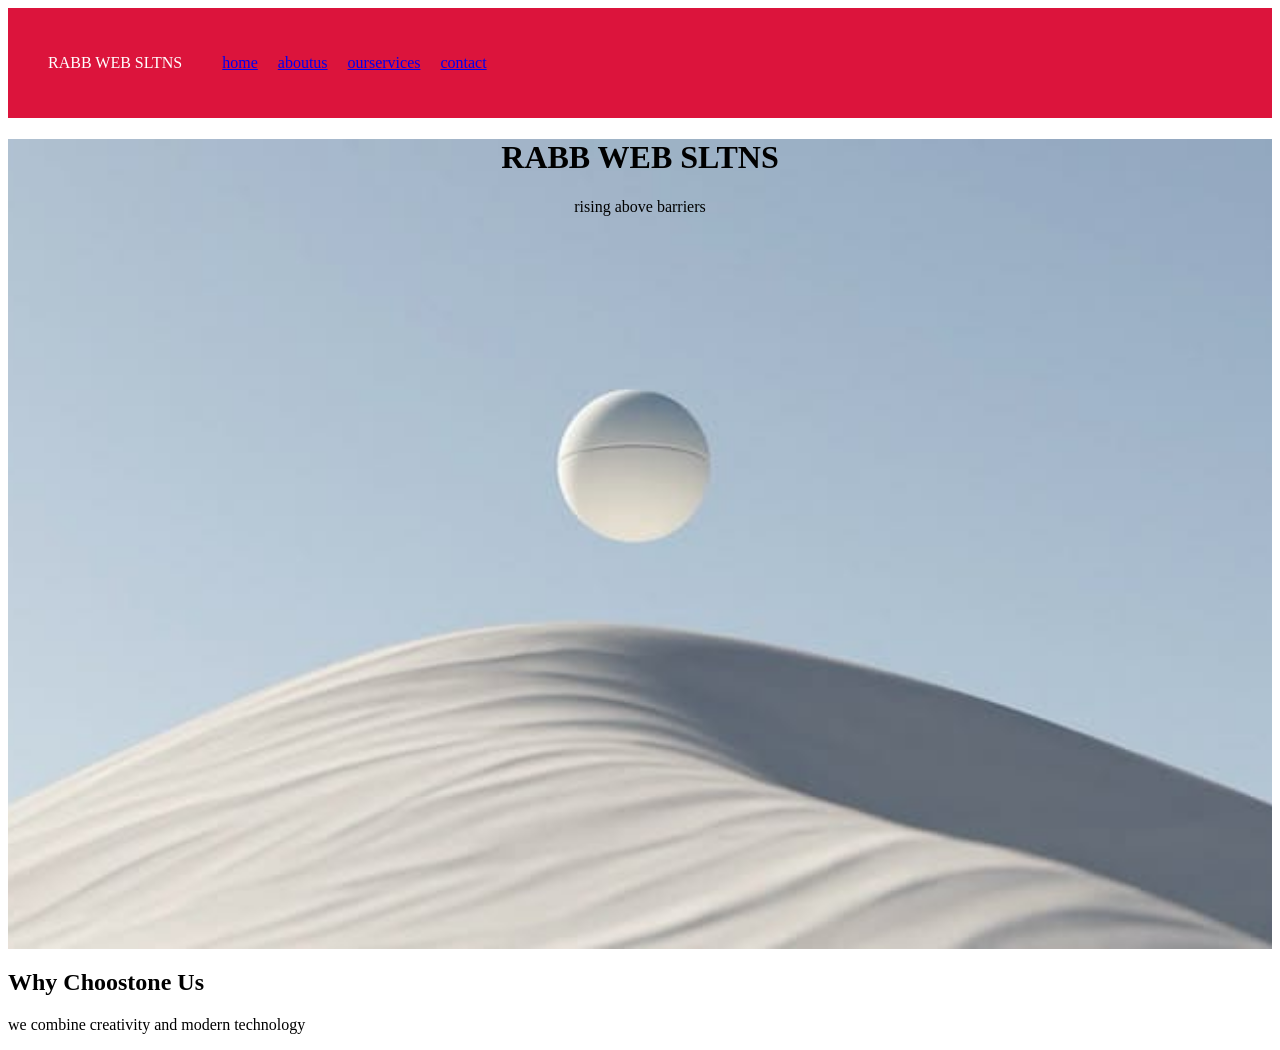
==== index.html @ 2206a38d "first commit" ====
<!DOCTYPE html>
<html lang="en">
<head>
    <meta charset="UTF-8">
    <meta name="viewport" content="width=device-width, initial-scale=1.0">
    <title>RABB WEB SLTNS</title>
    <link rel="stylesheet" href="style.css">
</head>
<body>
    <header>
        <nav class="navbar">
            <div class="logo">RABB WEB SLTNS</div>
            <ul class="nav-links">
                <li><a href="index.html" class="active">home</a></li>
                <li><a href="aboutus.html">aboutus</a></li>
                <li><a href="ourservices.html">ourservices</a></li>
                <li><a href="contact.html">contact</a></li>
            </ul>
        </nav>
    </header>
    <div class="hero">
        <h1>RABB WEB SLTNS</h1>
        <p>rising above barriers</p>
    </div>
    <section class="home-about">
        <h2>Why Choostone Us</h2>
        <p>we combine creativity and modern technology</p>
    </section>
</body>
</html>
---- style.css ----
.nav-links{
    display: flex; font-style: normal; list-style: none; gap: 20px; font-weight: 300;
}
header{
    display: flex;
    justify-content: space-between;
    align-items: center;
    padding: 15px 20px;
    background: crimson;
    color: white;
}
.hero{
   height: 90vh;
   background-image: url(image/image2.jpg);
   background-size: cover;
   background-position: center;
   align-items: center;
   text-align: center;
   color: black; 
}
.contact-section{
   height: 90vh;
   background-image: url(image/image2.jpg);
   background-size: cover;
   background-position: center;
   align-items: center;
   text-align: center;
   color: black; 
   font-size: xx-large;
}
.navbar{
    display: flex;
    justify-content: space-between;
    align-items: center;
    padding: 15px 20px;
    background: crimson;
    color: white;
}
.cards-container{
    background-color:whitesmoke ;
    font-size: x-large;
    display: flex;
    justify-content: center;
    gap: 25px;
    flex-wrap: wrap;
}
.card{
    width: 300px;
    background: white;
    padding-bottom: 20px;
    border-radius: 10px;
    box-shadow: 0 5px 15px rgba(0,0,0,2);
}
.card img{
    width: 100%;
    height: 180px;
    object-fit: cover;
}
.card:hover{
    transform: translateY(-5px);
    box-shadow: 0 5px 15px rgba(0,0,0,2);
}
.card h3{
    margin: 15px 0 5px;
}
.card p{
    padding: 0 15px;
    font-size: 15px;
    color: #555;
}
.aboutus-section{
     height: 90vh;
   background-image: url(image/image2.jpg);
   background-size: cover;
   background-position: center;
   align-items: center;
   text-align: center;
   color: black; 
   font-size: xx-large;
}
@media (max-width:768px) {
    .navbar{
        flex-direction: column;
        text-align: center;
    }
    .nav-links{
        flex-direction: column;
        gap: 10px;
    }
    .service-container{
        grid-template-columns: 1fr;
    }
    .hero h1{
        font-size: 24px;
    }
    .hero p{
        font-size: 16px;
    }
}
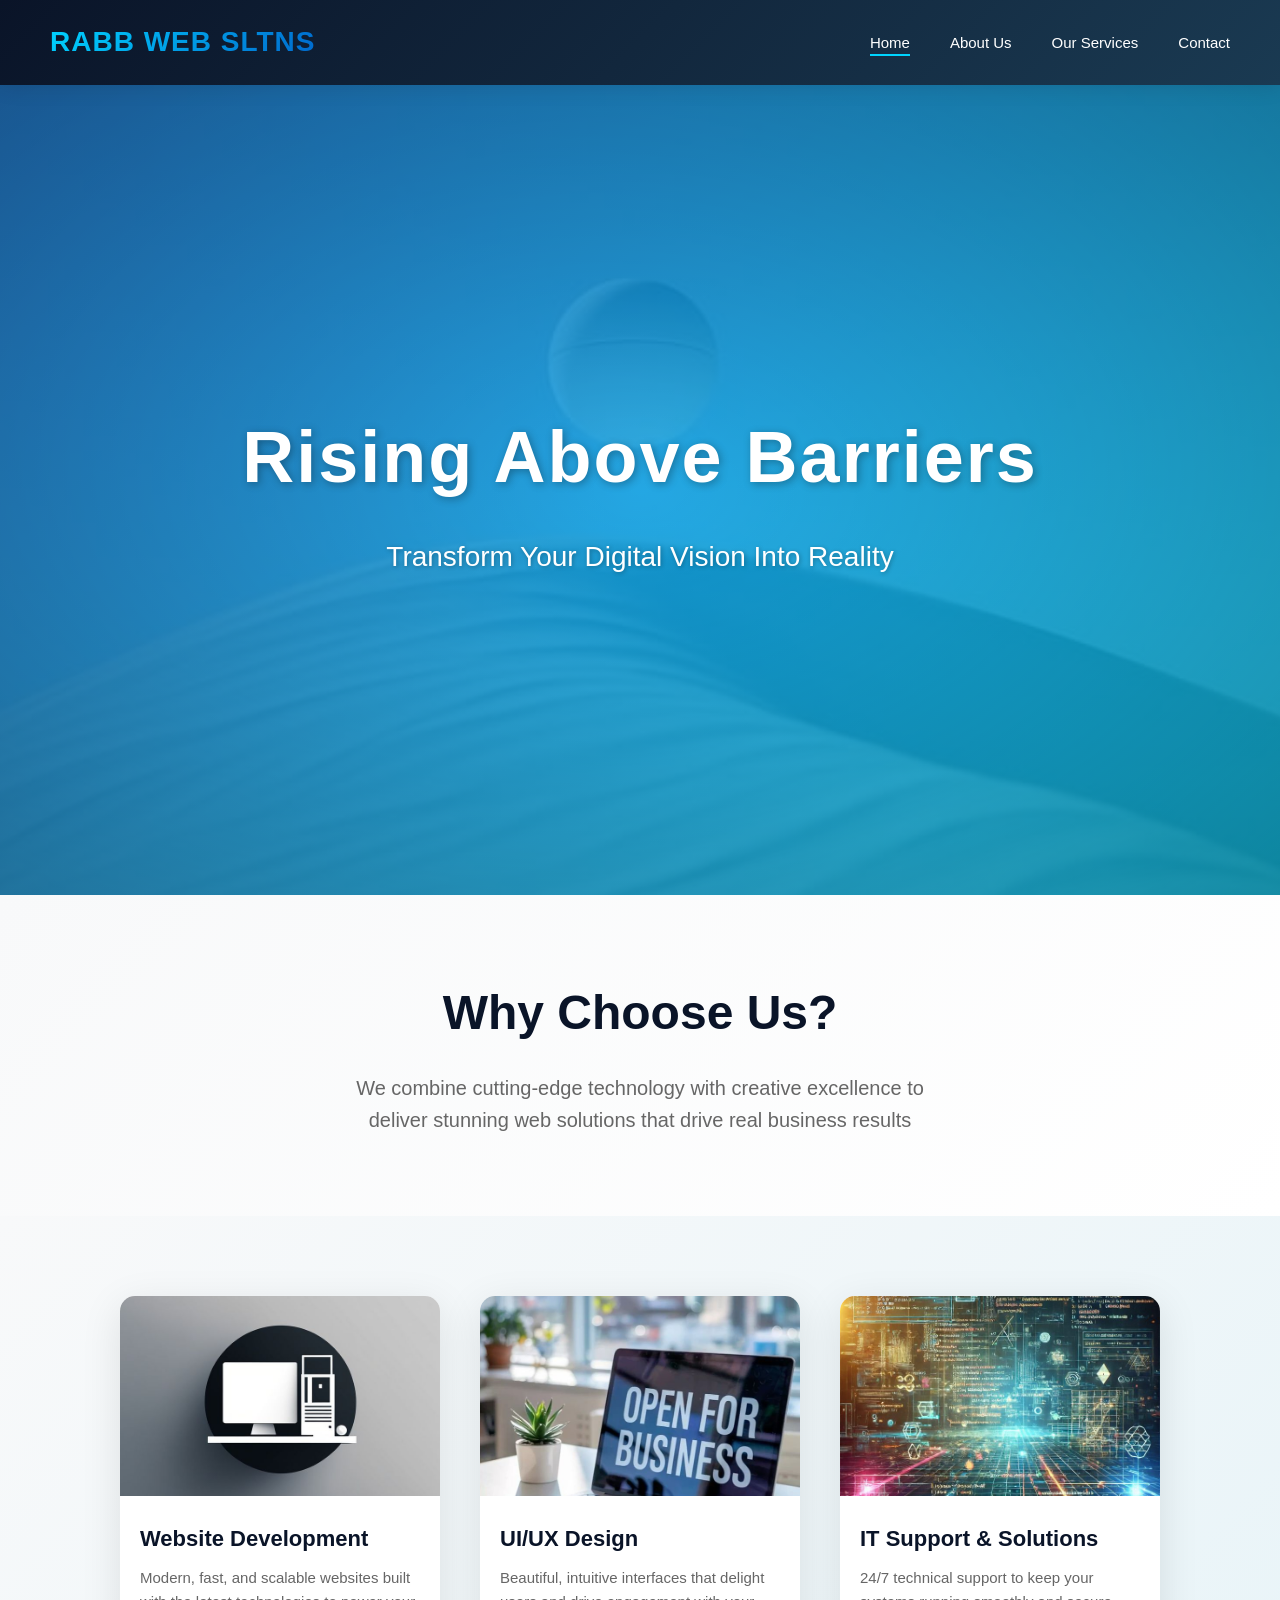
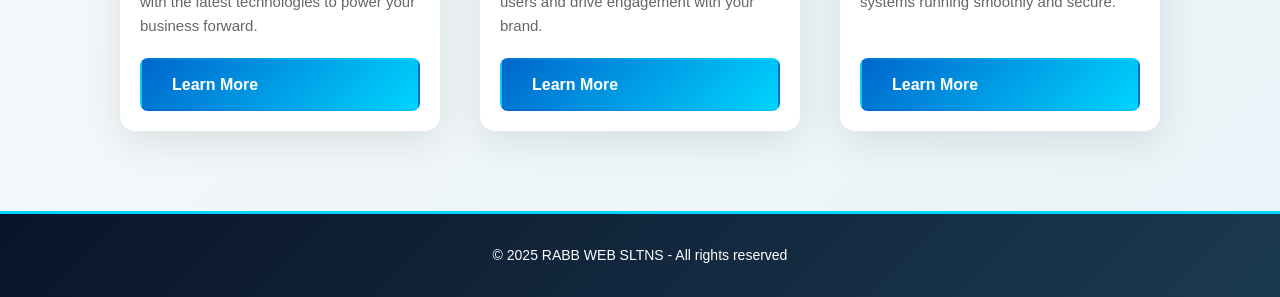
==== commit 48ee0d07: "🎨 Complete website redesign: Modern UI, professional styling, and enhanced content" ====
--- a/index.html
+++ b/index.html
@@ -3,28 +3,56 @@
 <head>
     <meta charset="UTF-8">
     <meta name="viewport" content="width=device-width, initial-scale=1.0">
-    <title>RABB WEB SLTNS</title>
+    <meta name="description" content="RABB WEB SLTNS - Professional web development, UI/UX design, and IT support solutions">
+    <title>RABB WEB SLTNS - Professional Web Solutions</title>
     <link rel="stylesheet" href="style.css">
 </head>
 <body>
-    <header>
-        <nav class="navbar">
-            <div class="logo">RABB WEB SLTNS</div>
-            <ul class="nav-links">
-                <li><a href="index.html" class="active">home</a></li>
-                <li><a href="aboutus.html">aboutus</a></li>
-                <li><a href="ourservices.html">ourservices</a></li>
-                <li><a href="contact.html">contact</a></li>
-            </ul>
-        </nav>
-    </header>
+    <nav class="navbar">
+        <div class="logo">RABB WEB SLTNS</div>
+        <ul class="nav-links">
+            <li><a href="index.html" class="active">home</a></li>
+            <li><a href="aboutus.html">about us</a></li>
+            <li><a href="ourservices.html">our services</a></li>
+            <li><a href="contact.html">contact</a></li>
+        </ul>
+    </nav>
+    
     <div class="hero">
-        <h1>RABB WEB SLTNS</h1>
-        <p>rising above barriers</p>
+        <h1>Rising Above Barriers</h1>
+        <p>Transform Your Digital Vision Into Reality</p>
     </div>
+    
     <section class="home-about">
-        <h2>Why Choostone Us</h2>
-        <p>we combine creativity and modern technology</p>
+        <h2>Why Choose Us?</h2>
+        <p>We combine cutting-edge technology with creative excellence to deliver stunning web solutions that drive real business results</p>
     </section>
+    
+    <section class="cards-container">
+        <div class="card">
+            <img src="image/websitedvmnt.jpg" alt="website Development">
+            <h3>Website Development</h3>
+            <p>Modern, fast, and scalable websites built with the latest technologies to power your business forward.</p>
+            <a href="ourservices.html" class="btn">Learn More</a>
+        </div>
+
+        <div class="card">
+            <img src="image/uiux.jpg" alt="UI/UX Design">
+            <h3>UI/UX Design</h3>
+            <p>Beautiful, intuitive interfaces that delight users and drive engagement with your brand.</p>
+            <a href="ourservices.html" class="btn">Learn More</a>
+        </div>
+
+        <div class="card">
+            <img src="image/ITsupport.jpg" alt="IT Support">
+            <h3>IT Support & Solutions</h3>
+            <p>24/7 technical support to keep your systems running smoothly and secure.</p>
+            <a href="ourservices.html" class="btn">Learn More</a>
+        </div>
+    </section>
+    
+    <footer>
+        <p>&copy; 2025 RABB WEB SLTNS - All rights reserved</p>
+    </footer>
 </body>
 </html>
--- a/style.css
+++ b/style.css
@@ -1,99 +1,567 @@
-.nav-links{
-    display: flex; font-style: normal; list-style: none; gap: 20px; font-weight: 300;
-}
-header{
+/* ========== GLOBAL STYLES ========== */
+* {
+    margin: 0;
+    padding: 0;
+    box-sizing: border-box;
+}
+
+:root {
+    --primary-color: #0066cc;
+    --secondary-color: #00d4ff;
+    --dark-color: #0a1428;
+    --light-color: #f8f9fa;
+    --text-dark: #1a1a1a;
+    --text-light: #666666;
+    --success-color: #00c896;
+    --accent-color: #ff6b35;
+    --transition: all 0.3s ease;
+}
+
+body {
+    font-family: 'Segoe UI', Tahoma, Geneva, Verdana, sans-serif;
+    line-height: 1.6;
+    color: var(--text-dark);
+    background-color: #ffffff;
+}
+
+/* ========== NAVIGATION & HEADER ========== */
+.navbar {
     display: flex;
     justify-content: space-between;
     align-items: center;
-    padding: 15px 20px;
-    background: crimson;
-    color: white;
-}
-.hero{
-   height: 90vh;
-   background-image: url(image/image2.jpg);
-   background-size: cover;
-   background-position: center;
-   align-items: center;
-   text-align: center;
-   color: black; 
-}
-.contact-section{
-   height: 90vh;
-   background-image: url(image/image2.jpg);
-   background-size: cover;
-   background-position: center;
-   align-items: center;
-   text-align: center;
-   color: black; 
-   font-size: xx-large;
-}
-.navbar{
+    padding: 20px 50px;
+    background: linear-gradient(135deg, var(--dark-color) 0%, #1a3a52 100%);
+    color: white;
+    position: sticky;
+    top: 0;
+    z-index: 1000;
+    box-shadow: 0 2px 20px rgba(0, 0, 0, 0.1);
+}
+
+.logo {
+    font-size: 28px;
+    font-weight: 700;
+    background: linear-gradient(135deg, var(--secondary-color), var(--primary-color));
+    -webkit-background-clip: text;
+    -webkit-text-fill-color: transparent;
+    background-clip: text;
+    letter-spacing: 1px;
+    transition: var(--transition);
+}
+
+.logo:hover {
+    transform: scale(1.05);
+}
+
+.nav-links {
+    display: flex;
+    list-style: none;
+    gap: 40px;
+    font-weight: 500;
+}
+
+.nav-links a {
+    color: white;
+    text-decoration: none;
+    position: relative;
+    transition: var(--transition);
+    font-size: 15px;
+    text-transform: capitalize;
+}
+
+.nav-links a::after {
+    content: '';
+    position: absolute;
+    bottom: -5px;
+    left: 0;
+    width: 0;
+    height: 2px;
+    background: var(--secondary-color);
+    transition: var(--transition);
+}
+
+.nav-links a:hover::after,
+.nav-links a.active::after {
+    width: 100%;
+}
+
+header {
     display: flex;
     justify-content: space-between;
     align-items: center;
-    padding: 15px 20px;
-    background: crimson;
-    color: white;
-}
-.cards-container{
-    background-color:whitesmoke ;
-    font-size: x-large;
-    display: flex;
+    padding: 20px 50px;
+    background: linear-gradient(135deg, var(--dark-color) 0%, #1a3a52 100%);
+    color: white;
+    position: sticky;
+    top: 0;
+    z-index: 1000;
+    box-shadow: 0 2px 20px rgba(0, 0, 0, 0.1);
+}
+
+/* ========== HERO SECTION ========== */
+.hero {
+    height: 90vh;
+    background: linear-gradient(135deg, rgba(0, 102, 204, 0.8), rgba(0, 212, 255, 0.8)), url(image/image2.jpg);
+    background-size: cover;
+    background-position: center;
+    background-attachment: fixed;
+    display: flex;
+    flex-direction: column;
+    align-items: center;
     justify-content: center;
-    gap: 25px;
+    text-align: center;
+    color: white;
+    position: relative;
+    overflow: hidden;
+}
+
+.hero::before {
+    content: '';
+    position: absolute;
+    top: 0;
+    left: 0;
+    right: 0;
+    bottom: 0;
+    background: radial-gradient(ellipse at center, transparent 0%, rgba(0, 0, 0, 0.3) 100%);
+    z-index: 1;
+}
+
+.hero h1 {
+    font-size: 72px;
+    font-weight: 800;
+    margin-bottom: 20px;
+    z-index: 2;
+    animation: slideInDown 0.8s ease;
+    text-shadow: 2px 2px 8px rgba(0, 0, 0, 0.3);
+    letter-spacing: 2px;
+}
+
+.hero p {
+    font-size: 28px;
+    font-weight: 300;
+    z-index: 2;
+    animation: slideInUp 0.8s ease 0.2s both;
+    text-shadow: 1px 1px 4px rgba(0, 0, 0, 0.3);
+}
+
+/* ========== HOME ABOUT SECTION ========== */
+.home-about {
+    padding: 80px 50px;
+    text-align: center;
+    background: linear-gradient(135deg, var(--light-color), #ffffff);
+}
+
+.home-about h2 {
+    font-size: 48px;
+    margin-bottom: 20px;
+    color: var(--dark-color);
+}
+
+.home-about p {
+    font-size: 20px;
+    color: var(--text-light);
+    max-width: 600px;
+    margin: 0 auto;
+}
+
+/* ========== CARDS CONTAINER ========== */
+.cards-container {
+    background: linear-gradient(135deg, var(--light-color) 0%, #e8f4f8 100%);
+    padding: 80px 50px;
+    display: flex;
+    justify-content: center;
+    gap: 40px;
     flex-wrap: wrap;
-}
-.card{
-    width: 300px;
+    align-items: stretch;
+}
+
+.card {
+    width: 320px;
     background: white;
-    padding-bottom: 20px;
-    border-radius: 10px;
-    box-shadow: 0 5px 15px rgba(0,0,0,2);
-}
-.card img{
+    border-radius: 15px;
+    overflow: hidden;
+    box-shadow: 0 10px 40px rgba(0, 0, 0, 0.1);
+    transition: var(--transition);
+    display: flex;
+    flex-direction: column;
+}
+
+.card img {
     width: 100%;
-    height: 180px;
+    height: 200px;
     object-fit: cover;
-}
-.card:hover{
-    transform: translateY(-5px);
-    box-shadow: 0 5px 15px rgba(0,0,0,2);
-}
-.card h3{
-    margin: 15px 0 5px;
-}
-.card p{
-    padding: 0 15px;
+    transition: var(--transition);
+}
+
+.card:hover {
+    transform: translateY(-15px);
+    box-shadow: 0 20px 50px rgba(0, 102, 204, 0.2);
+}
+
+.card:hover img {
+    transform: scale(1.1);
+}
+
+.card h3 {
+    margin: 25px 20px 10px;
+    font-size: 22px;
+    color: var(--dark-color);
+}
+
+.card p {
+    padding: 0 20px;
     font-size: 15px;
-    color: #555;
-}
-.aboutus-section{
-     height: 90vh;
-   background-image: url(image/image2.jpg);
-   background-size: cover;
-   background-position: center;
-   align-items: center;
-   text-align: center;
-   color: black; 
-   font-size: xx-large;
-}
-@media (max-width:768px) {
-    .navbar{
+    color: var(--text-light);
+    flex-grow: 1;
+}
+
+.card .btn {
+    margin: 20px;
+    padding: 12px 30px;
+    background: linear-gradient(135deg, var(--primary-color), var(--secondary-color));
+    color: white;
+    text-decoration: none;
+    border-radius: 8px;
+    display: inline-block;
+    transition: var(--transition);
+    font-weight: 600;
+    border: 2px solid transparent;
+}
+
+.card .btn:hover {
+    transform: scale(1.05);
+    box-shadow: 0 5px 20px rgba(0, 102, 204, 0.4);
+}
+
+/* ========== SERVICES SECTION ========== */
+.Services {
+    padding: 60px 50px 0;
+    background: var(--light-color);
+}
+
+.Services h1 {
+    text-align: center;
+    font-size: 52px;
+    margin-bottom: 60px;
+    color: var(--dark-color);
+}
+
+/* ========== ABOUT US SECTION ========== */
+.aboutus-section {
+    height: 90vh;
+    background: linear-gradient(135deg, rgba(0, 102, 204, 0.85), rgba(0, 212, 255, 0.85)), url(image/image2.jpg);
+    background-size: cover;
+    background-position: center;
+    background-attachment: fixed;
+    display: flex;
+    flex-direction: column;
+    align-items: center;
+    justify-content: center;
+    text-align: center;
+    color: white;
+    position: relative;
+    padding: 50px;
+}
+
+.aboutus-section h2 {
+    font-size: 56px;
+    margin-bottom: 20px;
+    z-index: 2;
+}
+
+.aboutus-section p {
+    font-size: 18px;
+    max-width: 800px;
+    margin: 15px auto;
+    z-index: 2;
+}
+
+.aboutus-section h3 {
+    font-size: 28px;
+    margin-top: 40px;
+    z-index: 2;
+}
+
+.aboutus-section ul {
+    list-style: none;
+    font-size: 18px;
+    margin: 20px auto;
+    z-index: 2;
+    max-width: 600px;
+}
+
+.aboutus-section ul li {
+    padding: 12px 0;
+    border-bottom: 1px solid rgba(255, 255, 255, 0.2);
+}
+
+.aboutus-section ul li:before {
+    content: "✓ ";
+    margin-right: 10px;
+    color: var(--success-color);
+    font-weight: bold;
+}
+
+/* ========== CONTACT SECTION ========== */
+.contact-section {
+    height: auto;
+    min-height: 70vh;
+    background: linear-gradient(135deg, rgba(0, 102, 204, 0.85), rgba(0, 212, 255, 0.85)), url(image/image2.jpg);
+    background-size: cover;
+    background-position: center;
+    background-attachment: fixed;
+    display: flex;
+    flex-direction: column;
+    align-items: center;
+    justify-content: center;
+    text-align: center;
+    color: white;
+    padding: 80px 50px;
+    position: relative;
+}
+
+.contact-section h2 {
+    font-size: 56px;
+    margin-bottom: 20px;
+}
+
+.contact-section > p {
+    font-size: 24px;
+    margin-bottom: 60px;
+}
+
+.contact-info {
+    background: rgba(255, 255, 255, 0.1);
+    backdrop-filter: blur(10px);
+    padding: 50px;
+    border-radius: 15px;
+    max-width: 600px;
+    border: 1px solid rgba(255, 255, 255, 0.2);
+}
+
+.contact-info h3 {
+    font-size: 28px;
+    margin-bottom: 30px;
+}
+
+.contact-info p {
+    font-size: 16px;
+    margin: 15px 0;
+    transition: var(--transition);
+}
+
+.contact-info p:hover {
+    transform: translateX(10px);
+}
+
+/* ========== SERVICE DETAILS SECTION ========== */
+.service-details {
+    padding: 80px 50px;
+    background: linear-gradient(135deg, var(--light-color) 0%, #e8f4f8 100%);
+    min-height: 100vh;
+}
+
+.service-content {
+    max-width: 900px;
+    margin: 0 auto;
+}
+
+.service-details h1 {
+    font-size: 48px;
+    color: var(--dark-color);
+    margin-bottom: 15px;
+    text-align: center;
+}
+
+.service-subtitle {
+    font-size: 20px;
+    color: var(--text-light);
+    text-align: center;
+    margin-bottom: 40px;
+}
+
+.service-img {
+    width: 100%;
+    max-width: 600px;
+    height: auto;
+    border-radius: 15px;
+    margin: 30px auto;
+    display: block;
+    box-shadow: 0 10px 40px rgba(0, 0, 0, 0.1);
+    transition: var(--transition);
+}
+
+.service-img:hover {
+    transform: scale(1.02);
+    box-shadow: 0 15px 50px rgba(0, 102, 204, 0.2);
+}
+
+.service-details h2 {
+    font-size: 32px;
+    color: var(--dark-color);
+    margin: 50px 0 30px;
+    text-align: center;
+}
+
+.service-list {
+    list-style: none;
+    background: white;
+    padding: 40px;
+    border-radius: 15px;
+    box-shadow: 0 5px 20px rgba(0, 0, 0, 0.05);
+}
+
+.service-list li {
+    font-size: 18px;
+    color: var(--text-dark);
+    padding: 15px 0;
+    border-bottom: 1px solid #e8e8e8;
+    transition: var(--transition);
+}
+
+.service-list li:last-child {
+    border-bottom: none;
+}
+
+.service-list li:hover {
+    padding-left: 10px;
+    color: var(--primary-color);
+}
+
+.cta-text {
+    text-align: center;
+    font-size: 18px;
+    margin-top: 50px;
+    color: var(--text-light);
+}
+
+.cta-text .btn {
+    margin-left: 10px;
+    padding: 12px 30px;
+    background: linear-gradient(135deg, var(--primary-color), var(--secondary-color));
+    color: white;
+    text-decoration: none;
+    border-radius: 8px;
+    display: inline-block;
+    transition: var(--transition);
+    font-weight: 600;
+}
+
+.cta-text .btn:hover {
+    transform: scale(1.05);
+    box-shadow: 0 5px 20px rgba(0, 102, 204, 0.4);
+}
+
+/* ========== FOOTER ========== */
+footer {
+    background: linear-gradient(135deg, var(--dark-color) 0%, #1a3a52 100%);
+    color: white;
+    text-align: center;
+    padding: 30px 50px;
+    font-size: 14px;
+    border-top: 3px solid var(--secondary-color);
+}
+
+/* ========== ANIMATIONS ========== */
+@keyframes slideInDown {
+    from {
+        opacity: 0;
+        transform: translateY(-50px);
+    }
+    to {
+        opacity: 1;
+        transform: translateY(0);
+    }
+}
+
+@keyframes slideInUp {
+    from {
+        opacity: 0;
+        transform: translateY(50px);
+    }
+    to {
+        opacity: 1;
+        transform: translateY(0);
+    }
+}
+
+/* ========== RESPONSIVE DESIGN ========== */
+@media (max-width: 768px) {
+    .navbar {
         flex-direction: column;
-        text-align: center;
-    }
-    .nav-links{
+        padding: 15px 20px;
+        gap: 15px;
+    }
+
+    .nav-links {
         flex-direction: column;
         gap: 10px;
-    }
-    .service-container{
-        grid-template-columns: 1fr;
-    }
-    .hero h1{
+        text-align: center;
+    }
+
+    .hero h1 {
+        font-size: 36px;
+    }
+
+    .hero p {
+        font-size: 18px;
+    }
+
+    .home-about h2 {
+        font-size: 32px;
+    }
+
+    .cards-container {
+        padding: 40px 20px;
+        gap: 20px;
+    }
+
+    .card {
+        width: 100%;
+        max-width: 300px;
+    }
+
+    .Services h1 {
+        font-size: 32px;
+    }
+
+    .aboutus-section h2 {
+        font-size: 32px;
+    }
+
+    .contact-section {
+        padding: 40px 20px;
+    }
+
+    .contact-info {
+        padding: 30px 20px;
+    }
+
+    .service-details {
+        padding: 40px 20px;
+    }
+
+    .service-details h1 {
+        font-size: 32px;
+    }
+
+    .service-subtitle {
+        font-size: 16px;
+    }
+
+    .service-details h2 {
         font-size: 24px;
     }
-    .hero p{
+
+    .service-list {
+        padding: 25px;
+    }
+
+    .service-list li {
         font-size: 16px;
     }
+
+    .cta-text {
+        font-size: 16px;
+    }
 }
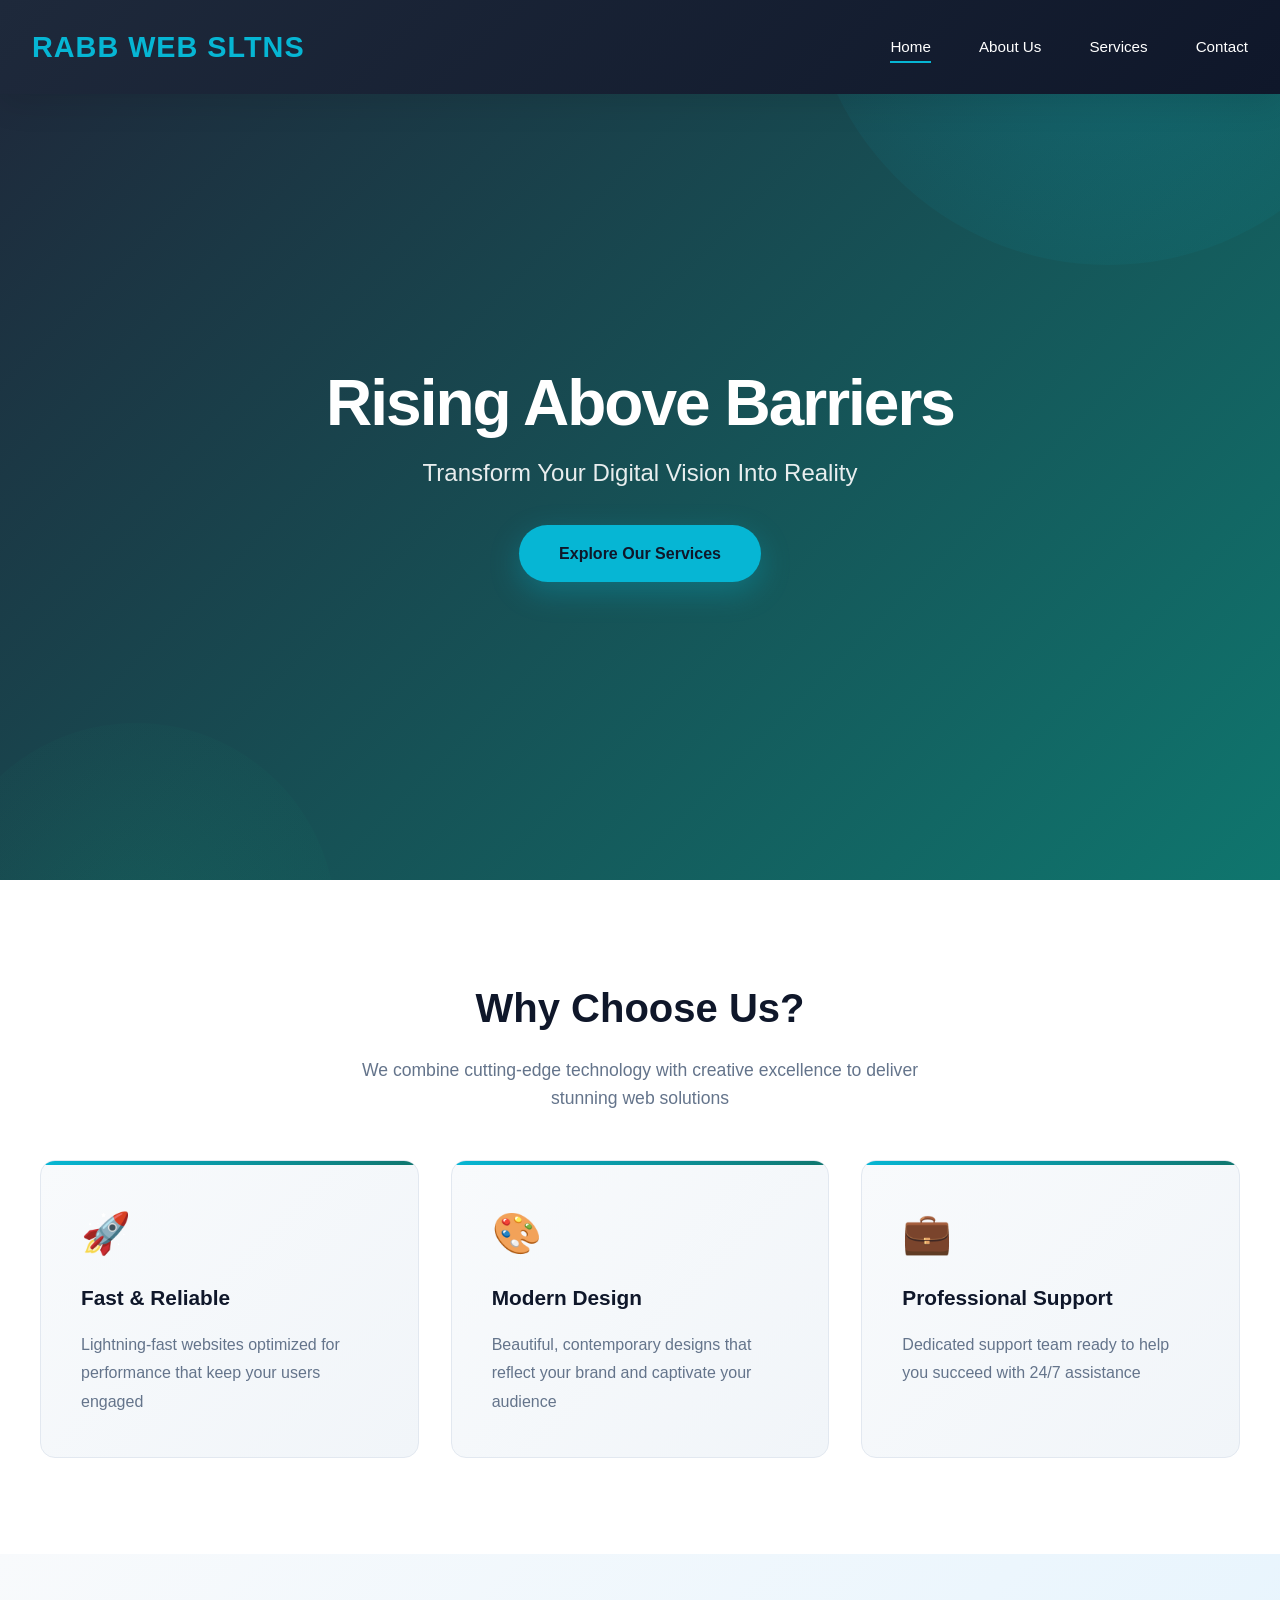
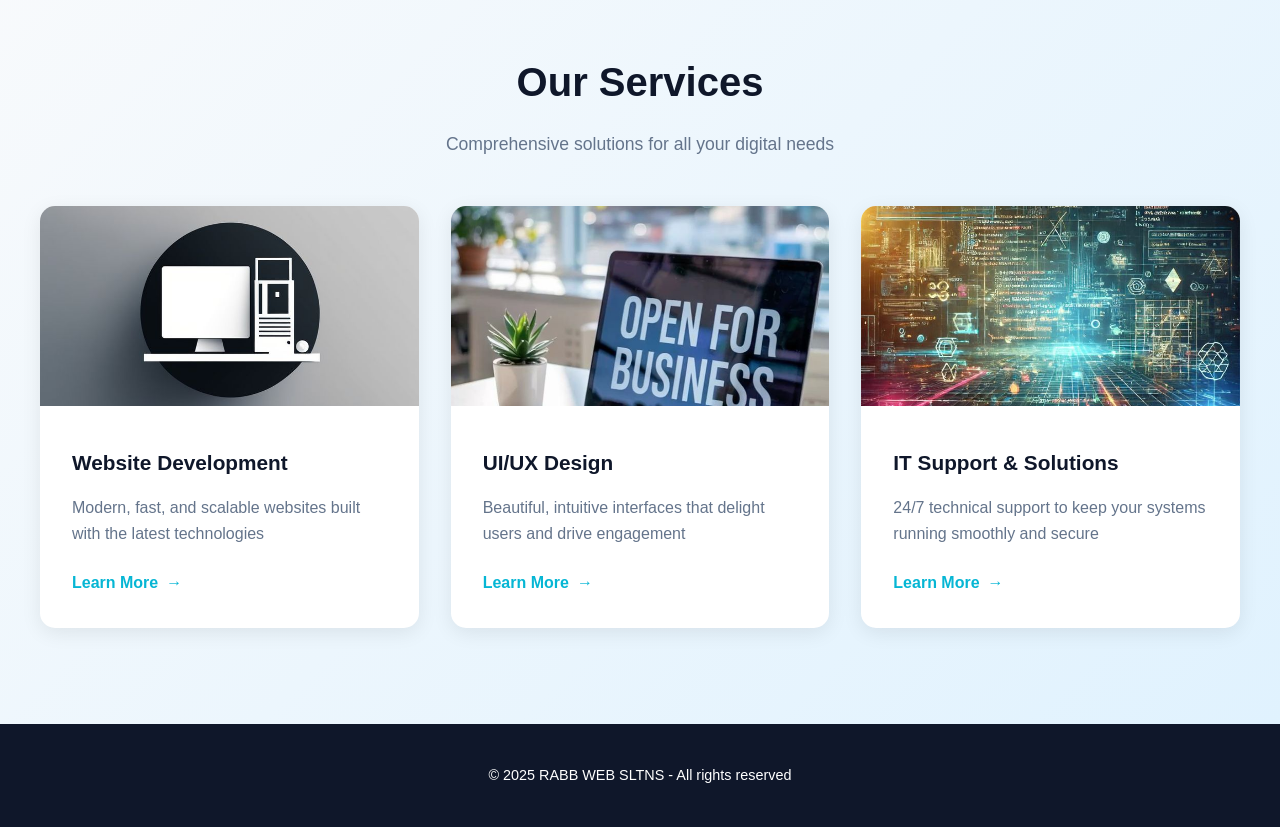
==== commit 6c8895bf: "✨ Complete modern redesign with hamburger menu - contemporary UI/UX from scratch" ====
--- a/index.html
+++ b/index.html
@@ -11,48 +11,109 @@
     <nav class="navbar">
         <div class="logo">RABB WEB SLTNS</div>
         <ul class="nav-links">
-            <li><a href="index.html" class="active">home</a></li>
-            <li><a href="aboutus.html">about us</a></li>
-            <li><a href="ourservices.html">our services</a></li>
-            <li><a href="contact.html">contact</a></li>
+            <li><a href="index.html" class="active">Home</a></li>
+            <li><a href="aboutus.html">About Us</a></li>
+            <li><a href="ourservices.html">Services</a></li>
+            <li><a href="contact.html">Contact</a></li>
         </ul>
+        <div class="hamburger" id="hamburger">
+            <span></span>
+            <span></span>
+            <span></span>
+        </div>
     </nav>
+
+    <ul class="mobile-menu" id="mobileMenu">
+        <li><a href="index.html">Home</a></li>
+        <li><a href="aboutus.html">About Us</a></li>
+        <li><a href="ourservices.html">Services</a></li>
+        <li><a href="contact.html">Contact</a></li>
+    </ul>
     
     <div class="hero">
-        <h1>Rising Above Barriers</h1>
-        <p>Transform Your Digital Vision Into Reality</p>
+        <div class="hero-content">
+            <h1>Rising Above Barriers</h1>
+            <p>Transform Your Digital Vision Into Reality</p>
+            <a href="ourservices.html" class="cta-button">Explore Our Services</a>
+        </div>
     </div>
     
-    <section class="home-about">
-        <h2>Why Choose Us?</h2>
-        <p>We combine cutting-edge technology with creative excellence to deliver stunning web solutions that drive real business results</p>
+    <section class="features">
+        <h2 class="section-title">Why Choose Us?</h2>
+        <p class="section-subtitle">We combine cutting-edge technology with creative excellence to deliver stunning web solutions</p>
+        <div class="features-grid">
+            <div class="feature-card">
+                <div class="feature-icon">🚀</div>
+                <h3>Fast & Reliable</h3>
+                <p>Lightning-fast websites optimized for performance that keep your users engaged</p>
+            </div>
+            <div class="feature-card">
+                <div class="feature-icon">🎨</div>
+                <h3>Modern Design</h3>
+                <p>Beautiful, contemporary designs that reflect your brand and captivate your audience</p>
+            </div>
+            <div class="feature-card">
+                <div class="feature-icon">💼</div>
+                <h3>Professional Support</h3>
+                <p>Dedicated support team ready to help you succeed with 24/7 assistance</p>
+            </div>
+        </div>
     </section>
     
-    <section class="cards-container">
-        <div class="card">
-            <img src="image/websitedvmnt.jpg" alt="website Development">
-            <h3>Website Development</h3>
-            <p>Modern, fast, and scalable websites built with the latest technologies to power your business forward.</p>
-            <a href="ourservices.html" class="btn">Learn More</a>
-        </div>
+    <section class="services">
+        <h2 class="section-title">Our Services</h2>
+        <p class="section-subtitle">Comprehensive solutions for all your digital needs</p>
+        <div class="services-grid">
+            <div class="service-item">
+                <img src="image/websitedvmnt.jpg" alt="Website Development">
+                <div class="service-content">
+                    <h3>Website Development</h3>
+                    <p>Modern, fast, and scalable websites built with the latest technologies</p>
+                    <a href="ourservices.html" class="service-link">Learn More</a>
+                </div>
+            </div>
 
-        <div class="card">
-            <img src="image/uiux.jpg" alt="UI/UX Design">
-            <h3>UI/UX Design</h3>
-            <p>Beautiful, intuitive interfaces that delight users and drive engagement with your brand.</p>
-            <a href="ourservices.html" class="btn">Learn More</a>
-        </div>
+            <div class="service-item">
+                <img src="image/uiux.jpg" alt="UI/UX Design">
+                <div class="service-content">
+                    <h3>UI/UX Design</h3>
+                    <p>Beautiful, intuitive interfaces that delight users and drive engagement</p>
+                    <a href="ourservices.html" class="service-link">Learn More</a>
+                </div>
+            </div>
 
-        <div class="card">
-            <img src="image/ITsupport.jpg" alt="IT Support">
-            <h3>IT Support & Solutions</h3>
-            <p>24/7 technical support to keep your systems running smoothly and secure.</p>
-            <a href="ourservices.html" class="btn">Learn More</a>
+            <div class="service-item">
+                <img src="image/ITsupport.jpg" alt="IT Support">
+                <div class="service-content">
+                    <h3>IT Support & Solutions</h3>
+                    <p>24/7 technical support to keep your systems running smoothly and secure</p>
+                    <a href="ourservices.html" class="service-link">Learn More</a>
+                </div>
+            </div>
         </div>
     </section>
     
     <footer>
         <p>&copy; 2025 RABB WEB SLTNS - All rights reserved</p>
     </footer>
+
+    <script>
+        const hamburger = document.getElementById('hamburger');
+        const mobileMenu = document.getElementById('mobileMenu');
+
+        hamburger.addEventListener('click', () => {
+            hamburger.classList.toggle('active');
+            mobileMenu.classList.toggle('active');
+        });
+
+        // Close menu when link is clicked
+        const menuLinks = mobileMenu.querySelectorAll('a');
+        menuLinks.forEach(link => {
+            link.addEventListener('click', () => {
+                hamburger.classList.remove('active');
+                mobileMenu.classList.remove('active');
+            });
+        });
+    </script>
 </body>
 </html>
--- a/style.css
+++ b/style.css
@@ -1,4 +1,4 @@
-/* ========== GLOBAL STYLES ========== */
+/* ========== MODERN REDESIGN FROM SQUARE 1 ========== */
 * {
     margin: 0;
     padding: 0;
@@ -6,47 +6,56 @@
 }
 
 :root {
-    --primary-color: #0066cc;
-    --secondary-color: #00d4ff;
-    --dark-color: #0a1428;
-    --light-color: #f8f9fa;
-    --text-dark: #1a1a1a;
-    --text-light: #666666;
-    --success-color: #00c896;
-    --accent-color: #ff6b35;
-    --transition: all 0.3s ease;
+    --primary: #1e293b;
+    --secondary: #0f766e;
+    --accent: #06b6d4;
+    --light: #f8fafc;
+    --text-dark: #0f172a;
+    --text-light: #64748b;
+    --white: #ffffff;
+    --success: #10b981;
+    --danger: #ef4444;
+}
+
+html {
+    scroll-behavior: smooth;
 }
 
 body {
-    font-family: 'Segoe UI', Tahoma, Geneva, Verdana, sans-serif;
+    font-family: 'Inter', -apple-system, BlinkMacSystemFont, 'Segoe UI', sans-serif;
     line-height: 1.6;
     color: var(--text-dark);
-    background-color: #ffffff;
-}
-
-/* ========== NAVIGATION & HEADER ========== */
+    background: var(--light);
+    overflow-x: hidden;
+}
+
+/* ========== NAVIGATION ========== */
 .navbar {
+    position: fixed;
+    top: 0;
+    left: 0;
+    right: 0;
+    background: linear-gradient(135deg, var(--primary) 0%, #0f172a 100%);
+    color: var(--white);
+    padding: 1.5rem 2rem;
     display: flex;
     justify-content: space-between;
     align-items: center;
-    padding: 20px 50px;
-    background: linear-gradient(135deg, var(--dark-color) 0%, #1a3a52 100%);
-    color: white;
-    position: sticky;
-    top: 0;
     z-index: 1000;
-    box-shadow: 0 2px 20px rgba(0, 0, 0, 0.1);
+    box-shadow: 0 10px 30px rgba(0, 0, 0, 0.1);
 }
 
 .logo {
-    font-size: 28px;
-    font-weight: 700;
-    background: linear-gradient(135deg, var(--secondary-color), var(--primary-color));
+    font-size: 1.8rem;
+    font-weight: 800;
+    background: linear-gradient(135deg, var(--accent), #06b6d4);
     -webkit-background-clip: text;
     -webkit-text-fill-color: transparent;
     background-clip: text;
     letter-spacing: 1px;
-    transition: var(--transition);
+    text-transform: uppercase;
+    cursor: pointer;
+    transition: transform 0.3s ease;
 }
 
 .logo:hover {
@@ -56,28 +65,27 @@
 .nav-links {
     display: flex;
     list-style: none;
-    gap: 40px;
+    gap: 3rem;
+}
+
+.nav-links a {
+    color: var(--white);
+    text-decoration: none;
     font-weight: 500;
-}
-
-.nav-links a {
-    color: white;
-    text-decoration: none;
+    font-size: 0.95rem;
     position: relative;
-    transition: var(--transition);
-    font-size: 15px;
-    text-transform: capitalize;
+    transition: color 0.3s ease;
 }
 
 .nav-links a::after {
     content: '';
     position: absolute;
-    bottom: -5px;
+    bottom: -8px;
     left: 0;
     width: 0;
     height: 2px;
-    background: var(--secondary-color);
-    transition: var(--transition);
+    background: var(--accent);
+    transition: width 0.3s ease;
 }
 
 .nav-links a:hover::after,
@@ -85,483 +93,589 @@
     width: 100%;
 }
 
-header {
-    display: flex;
-    justify-content: space-between;
-    align-items: center;
-    padding: 20px 50px;
-    background: linear-gradient(135deg, var(--dark-color) 0%, #1a3a52 100%);
-    color: white;
-    position: sticky;
-    top: 0;
-    z-index: 1000;
-    box-shadow: 0 2px 20px rgba(0, 0, 0, 0.1);
+/* ========== HAMBURGER MENU ========== */
+.hamburger {
+    display: none;
+    flex-direction: column;
+    cursor: pointer;
+    gap: 6px;
+    z-index: 1001;
+}
+
+.hamburger span {
+    width: 25px;
+    height: 3px;
+    background: var(--white);
+    border-radius: 2px;
+    transition: all 0.3s ease;
+}
+
+.hamburger.active span:nth-child(1) {
+    transform: rotate(45deg) translate(12px, 12px);
+}
+
+.hamburger.active span:nth-child(2) {
+    opacity: 0;
+}
+
+.hamburger.active span:nth-child(3) {
+    transform: rotate(-45deg) translate(10px, -10px);
+}
+
+/* ========== MOBILE MENU ========== */
+.mobile-menu {
+    display: none;
+    position: fixed;
+    top: 70px;
+    left: 0;
+    right: 0;
+    background: linear-gradient(135deg, var(--primary) 0%, #0f172a 100%);
+    padding: 2rem;
+    list-style: none;
+    flex-direction: column;
+    gap: 1.5rem;
+    z-index: 999;
+    animation: slideDown 0.3s ease;
+}
+
+.mobile-menu.active {
+    display: flex;
+}
+
+.mobile-menu a {
+    color: var(--white);
+    text-decoration: none;
+    font-weight: 500;
+    font-size: 1.1rem;
+    padding: 0.5rem 0;
+    border-bottom: 2px solid transparent;
+    transition: all 0.3s ease;
+}
+
+.mobile-menu a:hover {
+    color: var(--accent);
+    border-bottom-color: var(--accent);
+}
+
+@keyframes slideDown {
+    from {
+        opacity: 0;
+        transform: translateY(-20px);
+    }
+    to {
+        opacity: 1;
+        transform: translateY(0);
+    }
 }
 
 /* ========== HERO SECTION ========== */
 .hero {
-    height: 90vh;
-    background: linear-gradient(135deg, rgba(0, 102, 204, 0.8), rgba(0, 212, 255, 0.8)), url(image/image2.jpg);
-    background-size: cover;
-    background-position: center;
-    background-attachment: fixed;
-    display: flex;
-    flex-direction: column;
+    margin-top: 70px;
+    min-height: 90vh;
+    background: linear-gradient(135deg, var(--primary) 0%, var(--secondary) 100%);
+    color: var(--white);
+    display: flex;
     align-items: center;
     justify-content: center;
     text-align: center;
-    color: white;
     position: relative;
     overflow: hidden;
 }
 
 .hero::before {
+    content: '';
+    position: absolute;
+    top: -50%;
+    right: -10%;
+    width: 600px;
+    height: 600px;
+    background: radial-gradient(circle, rgba(6, 182, 212, 0.2), transparent);
+    border-radius: 50%;
+    animation: float 6s ease-in-out infinite;
+}
+
+.hero::after {
+    content: '';
+    position: absolute;
+    bottom: -30%;
+    left: -5%;
+    width: 400px;
+    height: 400px;
+    background: radial-gradient(circle, rgba(16, 185, 129, 0.1), transparent);
+    border-radius: 50%;
+    animation: float 8s ease-in-out infinite reverse;
+}
+
+@keyframes float {
+    0%, 100% { transform: translateY(0px); }
+    50% { transform: translateY(30px); }
+}
+
+.hero-content {
+    position: relative;
+    z-index: 2;
+    max-width: 800px;
+    padding: 2rem;
+    animation: fadeInUp 0.8s ease 0.2s both;
+}
+
+.hero h1 {
+    font-size: 4rem;
+    font-weight: 900;
+    margin-bottom: 1rem;
+    letter-spacing: -2px;
+    line-height: 1.1;
+}
+
+.hero p {
+    font-size: 1.5rem;
+    margin-bottom: 2rem;
+    color: rgba(255, 255, 255, 0.9);
+    font-weight: 300;
+}
+
+.cta-button {
+    display: inline-block;
+    padding: 1rem 2.5rem;
+    background: var(--accent);
+    color: var(--text-dark);
+    text-decoration: none;
+    border-radius: 50px;
+    font-weight: 700;
+    font-size: 1rem;
+    transition: all 0.3s ease;
+    box-shadow: 0 10px 30px rgba(6, 182, 212, 0.3);
+}
+
+.cta-button:hover {
+    transform: translateY(-3px);
+    box-shadow: 0 15px 40px rgba(6, 182, 212, 0.4);
+}
+
+@keyframes fadeInUp {
+    from {
+        opacity: 0;
+        transform: translateY(30px);
+    }
+    to {
+        opacity: 1;
+        transform: translateY(0);
+    }
+}
+
+/* ========== FEATURES SECTION ========== */
+.features {
+    padding: 6rem 2rem;
+    background: var(--white);
+}
+
+.section-title {
+    text-align: center;
+    font-size: 2.5rem;
+    margin-bottom: 1rem;
+    color: var(--text-dark);
+}
+
+.section-subtitle {
+    text-align: center;
+    color: var(--text-light);
+    margin-bottom: 3rem;
+    font-size: 1.1rem;
+    max-width: 600px;
+    margin-left: auto;
+    margin-right: auto;
+}
+
+.features-grid {
+    display: grid;
+    grid-template-columns: repeat(auto-fit, minmax(300px, 1fr));
+    gap: 2rem;
+    max-width: 1200px;
+    margin: 0 auto;
+}
+
+.feature-card {
+    background: linear-gradient(135deg, #f8fafc 0%, #f1f5f9 100%);
+    padding: 2.5rem;
+    border-radius: 15px;
+    border: 1px solid #e2e8f0;
+    transition: all 0.3s ease;
+    position: relative;
+    overflow: hidden;
+}
+
+.feature-card::before {
     content: '';
     position: absolute;
     top: 0;
     left: 0;
     right: 0;
-    bottom: 0;
-    background: radial-gradient(ellipse at center, transparent 0%, rgba(0, 0, 0, 0.3) 100%);
-    z-index: 1;
-}
-
-.hero h1 {
-    font-size: 72px;
-    font-weight: 800;
-    margin-bottom: 20px;
-    z-index: 2;
-    animation: slideInDown 0.8s ease;
-    text-shadow: 2px 2px 8px rgba(0, 0, 0, 0.3);
-    letter-spacing: 2px;
-}
-
-.hero p {
-    font-size: 28px;
-    font-weight: 300;
-    z-index: 2;
-    animation: slideInUp 0.8s ease 0.2s both;
-    text-shadow: 1px 1px 4px rgba(0, 0, 0, 0.3);
-}
-
-/* ========== HOME ABOUT SECTION ========== */
-.home-about {
-    padding: 80px 50px;
-    text-align: center;
-    background: linear-gradient(135deg, var(--light-color), #ffffff);
-}
-
-.home-about h2 {
-    font-size: 48px;
-    margin-bottom: 20px;
-    color: var(--dark-color);
-}
-
-.home-about p {
-    font-size: 20px;
+    height: 4px;
+    background: linear-gradient(90deg, var(--accent), var(--secondary));
+}
+
+.feature-card:hover {
+    transform: translateY(-10px);
+    box-shadow: 0 20px 40px rgba(0, 0, 0, 0.1);
+    background: linear-gradient(135deg, var(--white) 0%, #f8fafc 100%);
+}
+
+.feature-icon {
+    font-size: 2.5rem;
+    margin-bottom: 1rem;
+}
+
+.feature-card h3 {
+    font-size: 1.3rem;
+    margin-bottom: 1rem;
+    color: var(--text-dark);
+}
+
+.feature-card p {
     color: var(--text-light);
-    max-width: 600px;
+    line-height: 1.8;
+}
+
+/* ========== SERVICES SECTION ========== */
+.services {
+    padding: 6rem 2rem;
+    background: linear-gradient(135deg, var(--light) 0%, #e0f2fe 100%);
+}
+
+.services-grid {
+    display: grid;
+    grid-template-columns: repeat(auto-fit, minmax(280px, 1fr));
+    gap: 2rem;
+    max-width: 1200px;
     margin: 0 auto;
 }
 
-/* ========== CARDS CONTAINER ========== */
-.cards-container {
-    background: linear-gradient(135deg, var(--light-color) 0%, #e8f4f8 100%);
-    padding: 80px 50px;
-    display: flex;
-    justify-content: center;
-    gap: 40px;
-    flex-wrap: wrap;
-    align-items: stretch;
-}
-
-.card {
-    width: 320px;
-    background: white;
+.service-item {
+    background: var(--white);
     border-radius: 15px;
     overflow: hidden;
-    box-shadow: 0 10px 40px rgba(0, 0, 0, 0.1);
-    transition: var(--transition);
-    display: flex;
-    flex-direction: column;
-}
-
-.card img {
+    box-shadow: 0 5px 20px rgba(0, 0, 0, 0.08);
+    transition: all 0.3s ease;
+}
+
+.service-item img {
     width: 100%;
     height: 200px;
     object-fit: cover;
-    transition: var(--transition);
-}
-
-.card:hover {
-    transform: translateY(-15px);
-    box-shadow: 0 20px 50px rgba(0, 102, 204, 0.2);
-}
-
-.card:hover img {
+    transition: transform 0.3s ease;
+}
+
+.service-item:hover img {
     transform: scale(1.1);
 }
 
-.card h3 {
-    margin: 25px 20px 10px;
-    font-size: 22px;
-    color: var(--dark-color);
-}
-
-.card p {
-    padding: 0 20px;
-    font-size: 15px;
+.service-content {
+    padding: 2rem;
+}
+
+.service-item h3 {
+    font-size: 1.3rem;
+    margin-bottom: 1rem;
+    color: var(--text-dark);
+}
+
+.service-item p {
     color: var(--text-light);
-    flex-grow: 1;
-}
-
-.card .btn {
-    margin: 20px;
-    padding: 12px 30px;
-    background: linear-gradient(135deg, var(--primary-color), var(--secondary-color));
-    color: white;
+    margin-bottom: 1.5rem;
+}
+
+.service-link {
+    display: inline-block;
+    color: var(--accent);
     text-decoration: none;
-    border-radius: 8px;
-    display: inline-block;
-    transition: var(--transition);
     font-weight: 600;
-    border: 2px solid transparent;
-}
-
-.card .btn:hover {
-    transform: scale(1.05);
-    box-shadow: 0 5px 20px rgba(0, 102, 204, 0.4);
-}
-
-/* ========== SERVICES SECTION ========== */
-.Services {
-    padding: 60px 50px 0;
-    background: var(--light-color);
-}
-
-.Services h1 {
+    position: relative;
+}
+
+.service-link::after {
+    content: '→';
+    margin-left: 0.5rem;
+    transition: margin 0.3s ease;
+}
+
+.service-link:hover::after {
+    margin-left: 1rem;
+}
+
+/* ========== ABOUT SECTION ========== */
+.about {
+    padding: 6rem 2rem;
+    background: var(--white);
+}
+
+.about-content {
+    display: grid;
+    grid-template-columns: 1fr 1fr;
+    gap: 3rem;
+    align-items: center;
+    max-width: 1200px;
+    margin: 0 auto;
+}
+
+.about-text h2 {
+    font-size: 2.5rem;
+    margin-bottom: 1.5rem;
+    color: var(--text-dark);
+}
+
+.about-text p {
+    color: var(--text-light);
+    margin-bottom: 1.5rem;
+    line-height: 1.8;
+    font-size: 1.05rem;
+}
+
+.about-list {
+    list-style: none;
+}
+
+.about-list li {
+    display: flex;
+    align-items: center;
+    gap: 1rem;
+    margin-bottom: 1rem;
+    color: var(--text-dark);
+    font-weight: 500;
+}
+
+.about-list li::before {
+    content: '✓';
+    display: flex;
+    align-items: center;
+    justify-content: center;
+    width: 30px;
+    height: 30px;
+    background: linear-gradient(135deg, var(--accent), var(--secondary));
+    color: var(--white);
+    border-radius: 50%;
+    font-weight: bold;
+}
+
+.about-image {
+    position: relative;
+    height: 400px;
+    border-radius: 15px;
+    overflow: hidden;
+    box-shadow: 0 20px 40px rgba(0, 0, 0, 0.1);
+}
+
+.about-image img {
+    width: 100%;
+    height: 100%;
+    object-fit: cover;
+}
+
+/* ========== CONTACT SECTION ========== */
+.contact {
+    padding: 6rem 2rem;
+    background: linear-gradient(135deg, var(--primary) 0%, var(--secondary) 100%);
+    color: var(--white);
     text-align: center;
-    font-size: 52px;
-    margin-bottom: 60px;
-    color: var(--dark-color);
-}
-
-/* ========== ABOUT US SECTION ========== */
-.aboutus-section {
-    height: 90vh;
-    background: linear-gradient(135deg, rgba(0, 102, 204, 0.85), rgba(0, 212, 255, 0.85)), url(image/image2.jpg);
-    background-size: cover;
-    background-position: center;
-    background-attachment: fixed;
-    display: flex;
-    flex-direction: column;
+}
+
+.contact h2 {
+    font-size: 2.5rem;
+    margin-bottom: 1rem;
+}
+
+.contact p {
+    font-size: 1.2rem;
+    margin-bottom: 2rem;
+    opacity: 0.9;
+}
+
+.contact-info {
+    display: grid;
+    grid-template-columns: repeat(auto-fit, minmax(250px, 1fr));
+    gap: 2rem;
+    max-width: 1000px;
+    margin: 2rem auto;
+}
+
+.contact-box {
+    background: rgba(255, 255, 255, 0.1);
+    backdrop-filter: blur(10px);
+    padding: 2rem;
+    border-radius: 15px;
+    border: 1px solid rgba(255, 255, 255, 0.2);
+    transition: all 0.3s ease;
+}
+
+.contact-box:hover {
+    background: rgba(255, 255, 255, 0.15);
+    transform: translateY(-5px);
+}
+
+.contact-box h3 {
+    margin-bottom: 0.5rem;
+    font-size: 1.1rem;
+}
+
+.contact-box p {
+    margin: 0;
+    font-size: 0.95rem;
+}
+
+/* ========== FOOTER ========== */
+footer {
+    background: var(--text-dark);
+    color: var(--white);
+    text-align: center;
+    padding: 2rem;
+    font-size: 0.9rem;
+}
+
+footer p {
+    margin: 0.5rem 0;
+}
+
+/* ========== DETAIL PAGE STYLES ========== */
+.detail-hero {
+    margin-top: 70px;
+    min-height: 60vh;
+    background: linear-gradient(135deg, var(--primary) 0%, var(--secondary) 100%);
+    color: var(--white);
+    display: flex;
     align-items: center;
     justify-content: center;
     text-align: center;
-    color: white;
-    position: relative;
-    padding: 50px;
-}
-
-.aboutus-section h2 {
-    font-size: 56px;
-    margin-bottom: 20px;
-    z-index: 2;
-}
-
-.aboutus-section p {
-    font-size: 18px;
-    max-width: 800px;
-    margin: 15px auto;
-    z-index: 2;
-}
-
-.aboutus-section h3 {
-    font-size: 28px;
-    margin-top: 40px;
-    z-index: 2;
-}
-
-.aboutus-section ul {
-    list-style: none;
-    font-size: 18px;
-    margin: 20px auto;
-    z-index: 2;
-    max-width: 600px;
-}
-
-.aboutus-section ul li {
-    padding: 12px 0;
-    border-bottom: 1px solid rgba(255, 255, 255, 0.2);
-}
-
-.aboutus-section ul li:before {
-    content: "✓ ";
-    margin-right: 10px;
-    color: var(--success-color);
-    font-weight: bold;
-}
-
-/* ========== CONTACT SECTION ========== */
-.contact-section {
-    height: auto;
-    min-height: 70vh;
-    background: linear-gradient(135deg, rgba(0, 102, 204, 0.85), rgba(0, 212, 255, 0.85)), url(image/image2.jpg);
-    background-size: cover;
-    background-position: center;
-    background-attachment: fixed;
-    display: flex;
-    flex-direction: column;
-    align-items: center;
-    justify-content: center;
-    text-align: center;
-    color: white;
-    padding: 80px 50px;
-    position: relative;
-}
-
-.contact-section h2 {
-    font-size: 56px;
-    margin-bottom: 20px;
-}
-
-.contact-section > p {
-    font-size: 24px;
-    margin-bottom: 60px;
-}
-
-.contact-info {
-    background: rgba(255, 255, 255, 0.1);
-    backdrop-filter: blur(10px);
-    padding: 50px;
-    border-radius: 15px;
-    max-width: 600px;
-    border: 1px solid rgba(255, 255, 255, 0.2);
-}
-
-.contact-info h3 {
-    font-size: 28px;
-    margin-bottom: 30px;
-}
-
-.contact-info p {
-    font-size: 16px;
-    margin: 15px 0;
-    transition: var(--transition);
-}
-
-.contact-info p:hover {
-    transform: translateX(10px);
-}
-
-/* ========== SERVICE DETAILS SECTION ========== */
-.service-details {
-    padding: 80px 50px;
-    background: linear-gradient(135deg, var(--light-color) 0%, #e8f4f8 100%);
-    min-height: 100vh;
-}
-
-.service-content {
+    padding: 2rem;
+}
+
+.detail-hero h1 {
+    font-size: 3rem;
+    margin-bottom: 1rem;
+    animation: fadeInUp 0.8s ease;
+}
+
+.detail-content {
     max-width: 900px;
     margin: 0 auto;
-}
-
-.service-details h1 {
-    font-size: 48px;
-    color: var(--dark-color);
-    margin-bottom: 15px;
-    text-align: center;
-}
-
-.service-subtitle {
-    font-size: 20px;
+    padding: 4rem 2rem;
+    background: var(--white);
+}
+
+.detail-content h2 {
+    font-size: 2rem;
+    margin: 2rem 0 1rem;
+    color: var(--text-dark);
+}
+
+.detail-content p {
     color: var(--text-light);
-    text-align: center;
-    margin-bottom: 40px;
-}
-
-.service-img {
-    width: 100%;
-    max-width: 600px;
-    height: auto;
-    border-radius: 15px;
-    margin: 30px auto;
-    display: block;
-    box-shadow: 0 10px 40px rgba(0, 0, 0, 0.1);
-    transition: var(--transition);
-}
-
-.service-img:hover {
-    transform: scale(1.02);
-    box-shadow: 0 15px 50px rgba(0, 102, 204, 0.2);
-}
-
-.service-details h2 {
-    font-size: 32px;
-    color: var(--dark-color);
-    margin: 50px 0 30px;
-    text-align: center;
-}
-
-.service-list {
+    margin-bottom: 1.5rem;
+    line-height: 1.8;
+}
+
+.detail-list {
     list-style: none;
-    background: white;
-    padding: 40px;
-    border-radius: 15px;
-    box-shadow: 0 5px 20px rgba(0, 0, 0, 0.05);
-}
-
-.service-list li {
-    font-size: 18px;
-    color: var(--text-dark);
-    padding: 15px 0;
-    border-bottom: 1px solid #e8e8e8;
-    transition: var(--transition);
-}
-
-.service-list li:last-child {
+    background: linear-gradient(135deg, var(--light) 0%, #f1f5f9 100%);
+    padding: 2rem;
+    border-radius: 10px;
+    margin: 2rem 0;
+}
+
+.detail-list li {
+    display: flex;
+    align-items: center;
+    gap: 1rem;
+    padding: 1rem 0;
+    border-bottom: 1px solid #e2e8f0;
+}
+
+.detail-list li:last-child {
     border-bottom: none;
 }
 
-.service-list li:hover {
-    padding-left: 10px;
-    color: var(--primary-color);
-}
-
-.cta-text {
-    text-align: center;
-    font-size: 18px;
-    margin-top: 50px;
-    color: var(--text-light);
-}
-
-.cta-text .btn {
-    margin-left: 10px;
-    padding: 12px 30px;
-    background: linear-gradient(135deg, var(--primary-color), var(--secondary-color));
-    color: white;
-    text-decoration: none;
-    border-radius: 8px;
-    display: inline-block;
-    transition: var(--transition);
-    font-weight: 600;
-}
-
-.cta-text .btn:hover {
-    transform: scale(1.05);
-    box-shadow: 0 5px 20px rgba(0, 102, 204, 0.4);
-}
-
-/* ========== FOOTER ========== */
-footer {
-    background: linear-gradient(135deg, var(--dark-color) 0%, #1a3a52 100%);
-    color: white;
-    text-align: center;
-    padding: 30px 50px;
-    font-size: 14px;
-    border-top: 3px solid var(--secondary-color);
-}
-
-/* ========== ANIMATIONS ========== */
-@keyframes slideInDown {
-    from {
-        opacity: 0;
-        transform: translateY(-50px);
-    }
-    to {
-        opacity: 1;
-        transform: translateY(0);
-    }
-}
-
-@keyframes slideInUp {
-    from {
-        opacity: 0;
-        transform: translateY(50px);
-    }
-    to {
-        opacity: 1;
-        transform: translateY(0);
-    }
+.detail-list li::before {
+    content: '→';
+    color: var(--accent);
+    font-weight: bold;
+    font-size: 1.2rem;
 }
 
 /* ========== RESPONSIVE DESIGN ========== */
 @media (max-width: 768px) {
+    .nav-links {
+        display: none;
+    }
+
+    .hamburger {
+        display: flex;
+    }
+
+    .hero h1 {
+        font-size: 2rem;
+    }
+
+    .hero p {
+        font-size: 1rem;
+    }
+
+    .hero::before {
+        width: 300px;
+        height: 300px;
+    }
+
+    .hero::after {
+        width: 200px;
+        height: 200px;
+    }
+
+    .section-title {
+        font-size: 2rem;
+    }
+
+    .features-grid,
+    .services-grid {
+        grid-template-columns: 1fr;
+    }
+
+    .about-content {
+        grid-template-columns: 1fr;
+        gap: 2rem;
+    }
+
+    .about-image {
+        height: 300px;
+    }
+
+    .detail-hero h1 {
+        font-size: 2rem;
+    }
+
+    .detail-content {
+        padding: 2rem 1rem;
+    }
+}
+
+@media (max-width: 480px) {
     .navbar {
-        flex-direction: column;
-        padding: 15px 20px;
-        gap: 15px;
-    }
-
-    .nav-links {
-        flex-direction: column;
-        gap: 10px;
-        text-align: center;
+        padding: 1rem;
+    }
+
+    .logo {
+        font-size: 1.3rem;
     }
 
     .hero h1 {
-        font-size: 36px;
+        font-size: 1.5rem;
     }
 
     .hero p {
-        font-size: 18px;
-    }
-
-    .home-about h2 {
-        font-size: 32px;
-    }
-
-    .cards-container {
-        padding: 40px 20px;
-        gap: 20px;
-    }
-
-    .card {
-        width: 100%;
-        max-width: 300px;
-    }
-
-    .Services h1 {
-        font-size: 32px;
-    }
-
-    .aboutus-section h2 {
-        font-size: 32px;
-    }
-
-    .contact-section {
-        padding: 40px 20px;
+        font-size: 0.9rem;
+    }
+
+    .section-title {
+        font-size: 1.5rem;
     }
 
     .contact-info {
-        padding: 30px 20px;
-    }
-
-    .service-details {
-        padding: 40px 20px;
-    }
-
-    .service-details h1 {
-        font-size: 32px;
-    }
-
-    .service-subtitle {
-        font-size: 16px;
-    }
-
-    .service-details h2 {
-        font-size: 24px;
-    }
-
-    .service-list {
-        padding: 25px;
-    }
-
-    .service-list li {
-        font-size: 16px;
-    }
-
-    .cta-text {
-        font-size: 16px;
+        grid-template-columns: 1fr;
     }
 }
